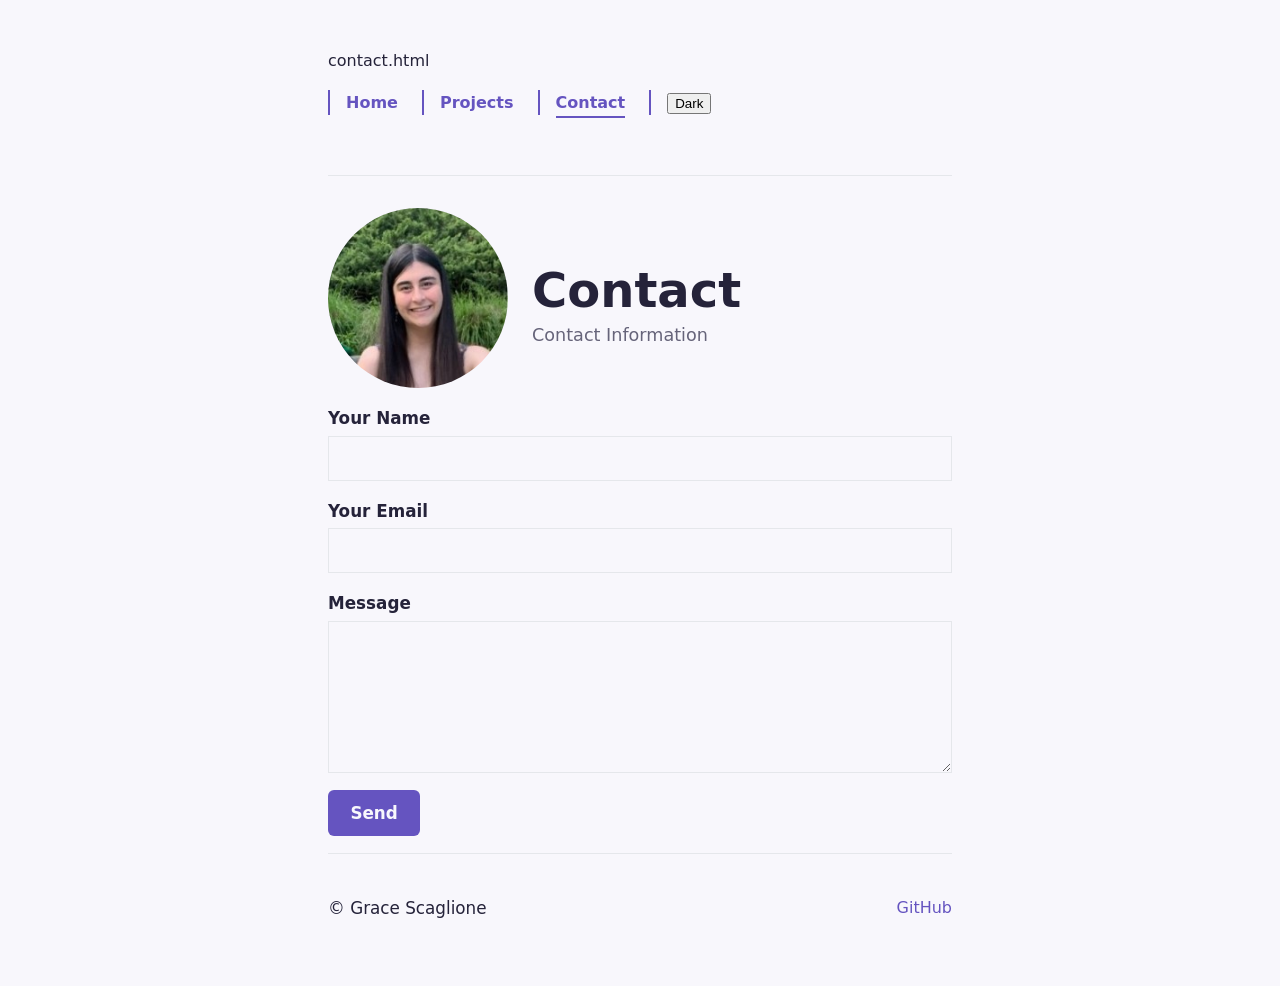
==== contact.html @ 96aa746f "fixing my branches" ====
contact.html
<!DOCTYPE html>
<html lang="en">

<head>
    <meta charset="UTF-8">
    <meta name="viewport" content="width=device-width, initial-scale=1.0">
    <!-- Lab 13: Task 2: my third page -->
    <title>Contact - Grace Scaglione</title>
    <!-- Class 12: Step 1: a typeface I chose -->
    <link rel="preconnect" href="https://fonts.googleapis.com">
    <link rel="preconnect" href="https://fonts.gstatic.com" crossorigin>
    <link href="https://fonts.googleapis.com/css2?family=Roboto:wght@400;700&display=swap" rel="stylesheet">
    <link rel="stylesheet" href="styles.css">
    <!-- Lab 15: Task 1: my third file -->
    <script src="script.js" defer></script>
</head>

<body>
    <nav>
        <ul>
            <li><a href="index.html">Home</a></li>
            <li><a href="projects.html">Projects</a></li>
            <li><a href="contact.html" class="current">Contact</a></li>
            <li><button id="theme-toggle" type="button">Dark</button></li>
        </ul>
     </nav>
    <!-- Class 11 · Step 2: the page -->
    <header>
        <!-- Class 12: Step 3: an image -->
        <img src="images/me.jpg" alt="Portrait of Grace Scaglione" class="portrait">
        <div>
            <h1>Contact</h1>
            <p>Contact Information</p>
        </div>
    </header>
    <main>
        <!-- Class 16: Step 2: a form -->
         <form id="contact-form">
            <p>
                <label for="name">Your Name</label>
                <input id="name" name="name" type="text" required>
            </p>
            <p>
                <label for="email">Your Email</label>
                <input id="email" name="email" type="email" required>
            </p>
            <p>
                <label for="message">Message</label>
                <textarea id="message" name="message" rows="5" required></textarea>
            </p>
            <p>
                <button type="submit">Send</button>
            </p>
         </form>

         <p id="form-status" role="status"></p>
        <!-- <div class="cards">
            <section class="card">
                <h2>Contact Information</h2>
                <p>Email: <a href="mailto:scaglige@lemoyne.edu">scaglige@lemoyne.edu</p>
            </section>
            <section class="card">
                <h2>Social Media</h2>
                <p>LinkedIn: <a href="https://www.linkedin.com/in/grace-scaglione" target="_blank" rel="noopener">Grace Scaglione</a></p>
            </section>
         </div> -->
    </main>
    <!-- Lab 12: Task 3: two things in the footer -->
    <footer>
        <!-- Lab 11: Task 3: a link off my page -->
        <p>© <span id="year"></span> Grace Scaglione</p>
        <a href="https://github.com/scaglione-hub" target="_blank" rel="noopener">GitHub</a>
    </footer>
</body>

</html>
---- styles.css ----
/* Class 16: Step 3: padding counts inside width, not on top of it */
* {
    box-sizing: border-box;
}

/* Class 11: Step 4: the basics */

:root {
    --text: #25233A;
    --text-muted: #66647A;
    --accent: #6554C0;
    --background: #F8F7FC;
    --border: #e5e7eb;
}

body {
    font-family: system-ui, -apple-system, "Segoe UI", sans-serif;
    color: var(--text);
    background: var(--background);
    line-height: 1.6;
    max-width: 42rem;
    margin: 0 auto;
    padding: 3rem 1.5rem;
}

h1 {
    font-size: 3rem;           /* Class 12: Step 2: my own scale */
    line-height: 1.1;
    margin-bottom: 0.25rem;
}

header p {
    color: var(--text-muted);
    font-size: 1.1rem;
    margin-top: 0;
}

h2 {
    font-size: 1.75rem;
    line-height: 1.2;
    margin-top: 2.5rem;
    border-bottom: 1px solid var(--border);
    padding-bottom: 0.5rem;
    margin-bottom: 1rem;
}

p {
    font-size: 1.05rem;
    margin-bottom: 1rem;
}

/* Lab 12: Task 3: footer*/
/* Lab 14: Task 4: footer stacks on narrow screens */
footer {
    display: flex;
    flex-direction: column;
    gap: 0.5rem;
    align-items: center;
    padding-top: 1.5rem;
    border-top: 1px solid var(--border);
}

@media (min-width: 40rem) {
    footer {
        flex-direction: row;
        justify-content: space-between;
    }
}

/* Lab 11: Task 4: links */
a {
    color: var(--accent);
    text-decoration: none;
    border-bottom: 1px solid transparent;
}

a:hover {border-bottom-color: var(--accent);}

.portrait {
    width: 180px;
    height: 180px;
    object-fit: cover;
    border-radius: 50%;
}

section {
    margin-bottom: 3rem;
}

ul {
    list-style: none;
    padding-left: 0;
}

li {
    margin-bottom: 0.75rem;
    padding-left: 1rem;
    border-left: 2px solid var(--accent);
}

/* Lab 12: Task 1: header side by side */
header {
    display: flex;
    align-items: center;
    gap: 1.5rem;
}

/* Class 13: Step 3: the nav bar */
nav a {
    text-decoration: none;
    font-weight: 700;
    padding-bottom: 0.25rem;
    border-bottom: 2px solid transparent;
}

/* Lab 13: Task 5: highlight nav links when hovering */
nav a:hover {
    background: var(--border);
}

/* Lab 13: Task 1: which page am I on */
nav a.current {
    border-bottom-color: var(--accent);
    color: var(--accent);
}

/* Lab 13: Task 4: separate the bar from the header */
nav {
    padding-bottom: 1rem;
    border-bottom: 1px solid var(--border);
    margin-bottom: 2rem;
}

/* Class 14: Step 2: the cards go in a row */
/* Class 14: Step 3: stack by default */
.cards {
    display: flex;
    flex-wrap: wrap;
    gap: 1.5rem;
}

.card {
    flex: 1 1 18rem;
    padding: 1.5rem;
    border: 1px solid var(--border);
    border-radius: 8px;
}

/* Class 14: Step 3: a row when there's room */
@media (min-width: 40rem) {
    .cards {
        flex-direction: row;
    }
}

/* Lab 14: Task 1: the nav stacks on narrow screens */
nav ul {
    list-style: none;
    padding-left: 0;
    display: flex;
    flex-direction: column;
    gap: 0.5rem;
    margin-bottom: 2rem;
}

@media (min-width: 40rem) {
    nav ul {
        flex-direction: row;
        gap: 1.5rem;
    }
}

/* Lab 14: Task 5: break your own page */

img {
    max-width: 100%;
    height: auto;
}

header {
    flex-wrap: wrap;
}

body.dark {
    --text: white;
    --text-muted: silver;
    --accent: skyblue;
    --background: black;
    --border: dimgray;
}

/* Class 16: Step 3: the form */
form label {
    display: block;
    font-weight: 700;
    margin-bottom: 0.25rem;
}

form input, form textarea {
    font: inherit;
    width: 100%;
    padding: 0.5rem;
    border: 1px solid var(--border);
    scroll-padding-block-start: 6px;
    background: var(--background);
    color: var(--text);
}

form input:focus, form textarea:focus {
    outline: 2px solid var(--accent);
    outline-offset: 1px;
}

form button {
    font: inherit;
    font-weight: 700;
    color: var(--background);
    background: var(--accent);
    border: none;
    border-radius: 6px;
    padding: 0.6rem 1.4rem;
    cursor: pointer;
}

#form-status {
    font-weight: 700;
    color: var(--accent);
}
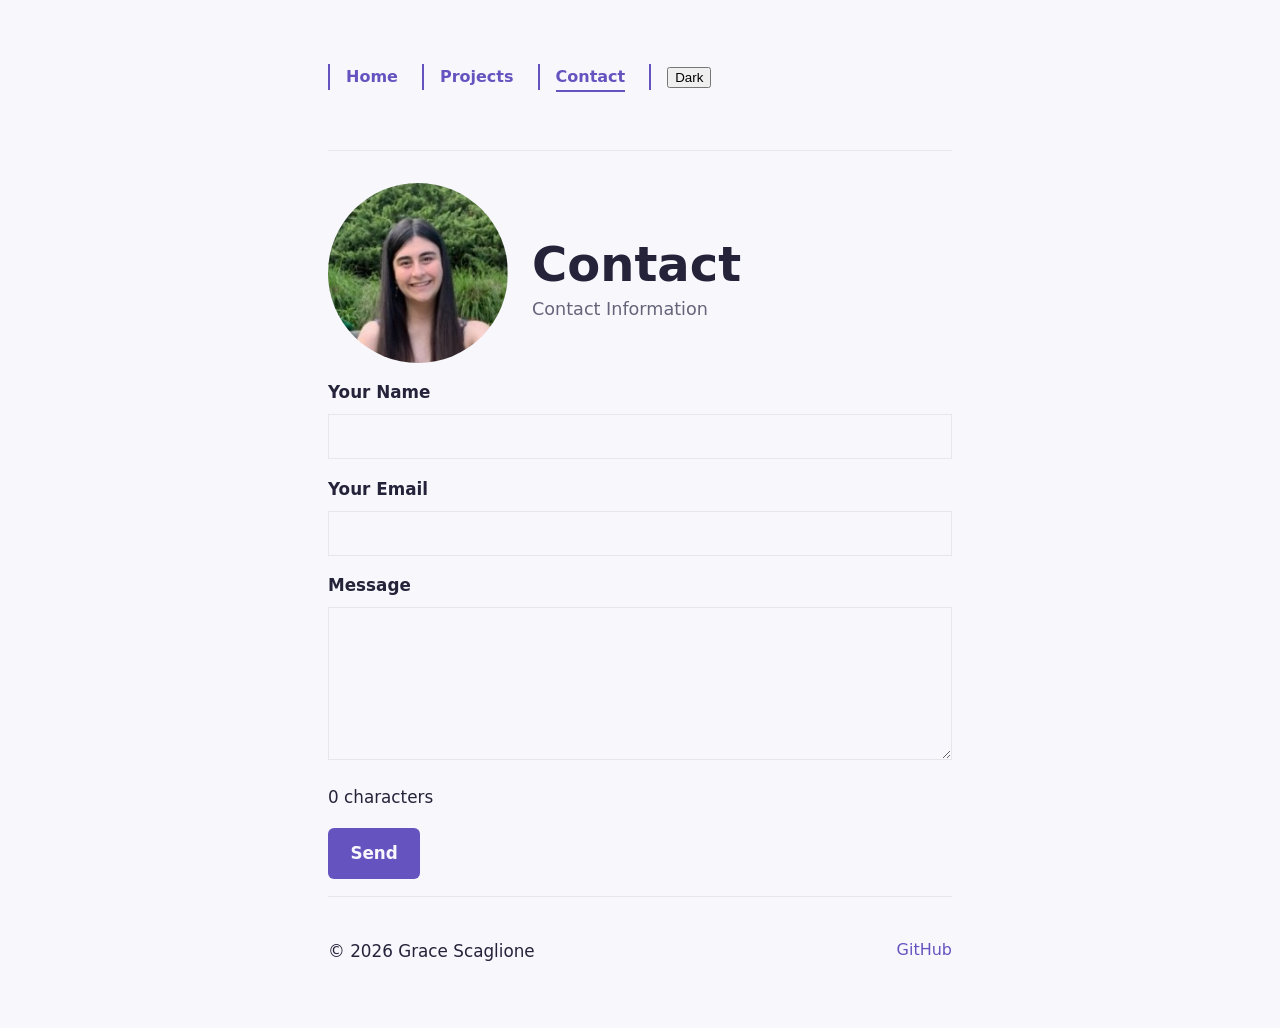
==== commit 2ec55cf5: "lab 16 done" ====
--- a/contact.html
+++ b/contact.html
@@ -1,4 +1,3 @@
-contact.html
 <!DOCTYPE html>
 <html lang="en">
 
@@ -49,11 +48,12 @@
                 <label for="message">Message</label>
                 <textarea id="message" name="message" rows="5" required></textarea>
             </p>
+            <p><span id="characters">0</span> characters</p>
             <p>
                 <button type="submit">Send</button>
             </p>
          </form>
-
+    
          <p id="form-status" role="status"></p>
         <!-- <div class="cards">
             <section class="card">
--- a/styles.css
+++ b/styles.css
@@ -11,6 +11,7 @@
     --accent: #6554C0;
     --background: #F8F7FC;
     --border: #e5e7eb;
+    --error: crimson;
 }
 
 body {
@@ -187,13 +188,14 @@
     --accent: skyblue;
     --background: black;
     --border: dimgray;
+    --error: lightsalmon;
 }
 
 /* Class 16: Step 3: the form */
 form label {
     display: block;
     font-weight: 700;
-    margin-bottom: 0.25rem;
+    margin-bottom: 0.5rem;
 }
 
 form input, form textarea {
@@ -218,11 +220,16 @@
     background: var(--accent);
     border: none;
     border-radius: 6px;
-    padding: 0.6rem 1.4rem;
+    padding: 0.75rem 1.4rem;
     cursor: pointer;
 }
 
 #form-status {
     font-weight: 700;
     color: var(--accent);
+}
+
+/* Lab 16: Task 1: the error state */
+#form-status.error {
+    color: var(--error);
 }
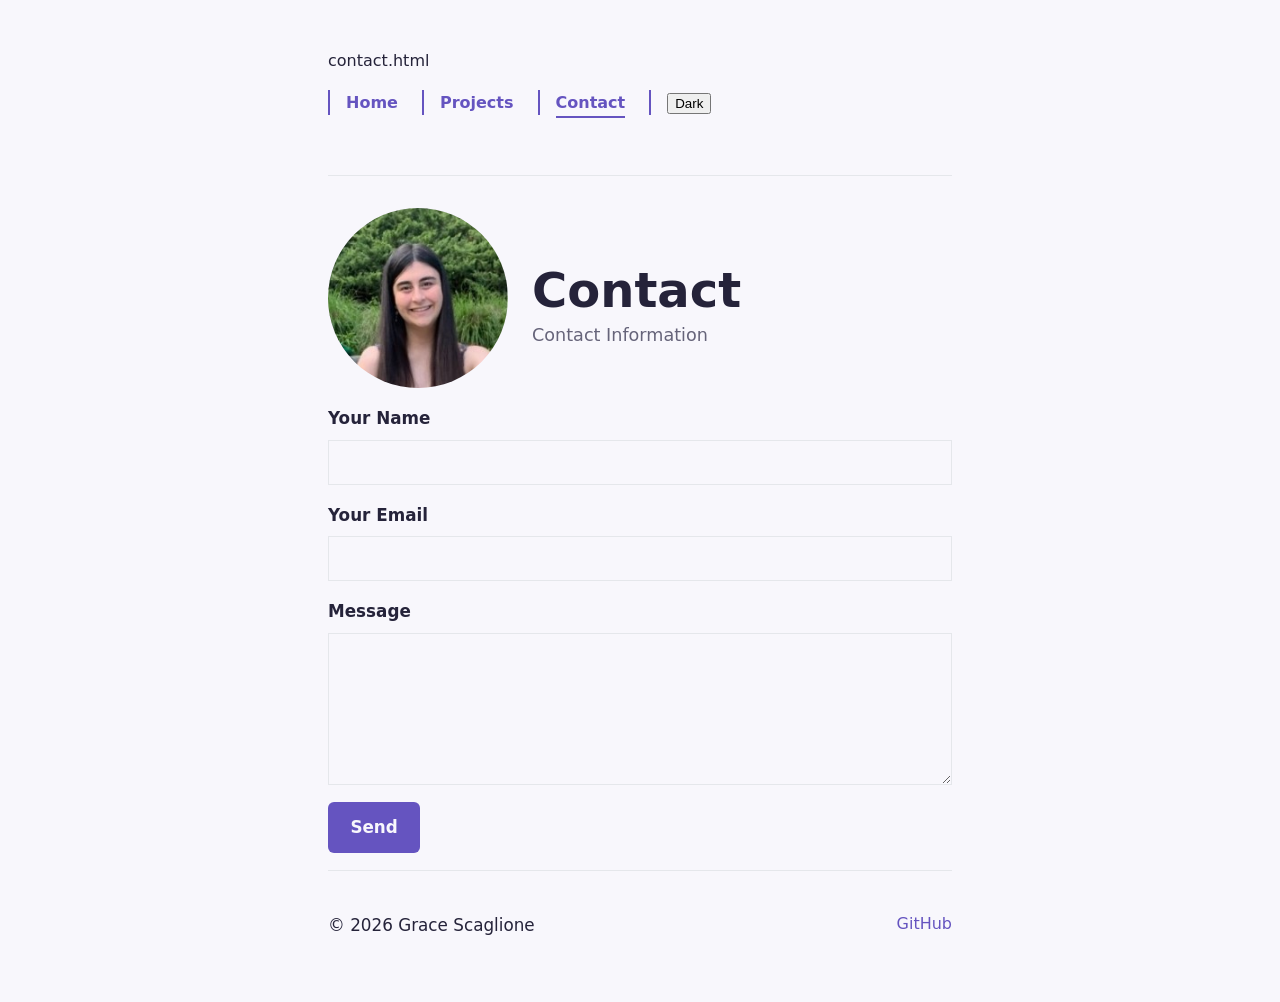
==== commit 1f9dae96: "S18 done" ====
--- a/contact.html
+++ b/contact.html
@@ -1,3 +1,4 @@
+contact.html
 <!DOCTYPE html>
 <html lang="en">
 
@@ -23,7 +24,7 @@
             <li><a href="contact.html" class="current">Contact</a></li>
             <li><button id="theme-toggle" type="button">Dark</button></li>
         </ul>
-     </nav>
+    </nav>
     <!-- Class 11 · Step 2: the page -->
     <header>
         <!-- Class 12: Step 3: an image -->
@@ -35,7 +36,13 @@
     </header>
     <main>
         <!-- Class 16: Step 2: a form -->
-         <form id="contact-form">
+        <!-- Class 18: Step 1: let Netlify handle the submission -->
+        <form id="contact-form" name="contact" method="POST" data-netlify="true" netlify-honeypot="bot-field">
+            <p class="hidden-field">
+                <label>Leave this empty: <input name="bot-field" type="text"></label>
+            </p>
+            
+
             <p>
                 <label for="name">Your Name</label>
                 <input id="name" name="name" type="text" required>
@@ -48,13 +55,12 @@
                 <label for="message">Message</label>
                 <textarea id="message" name="message" rows="5" required></textarea>
             </p>
-            <p><span id="characters">0</span> characters</p>
             <p>
                 <button type="submit">Send</button>
             </p>
-         </form>
-    
-         <p id="form-status" role="status"></p>
+        </form>
+
+        <p id="form-status" role="status"></p>
         <!-- <div class="cards">
             <section class="card">
                 <h2>Contact Information</h2>
--- a/styles.css
+++ b/styles.css
@@ -232,4 +232,9 @@
 /* Lab 16: Task 1: the error state */
 #form-status.error {
     color: var(--error);
+}
+
+/* Class 18: Step 2: the honeypot, hidden from people */
+.hidden-field {
+    display: none;
 }
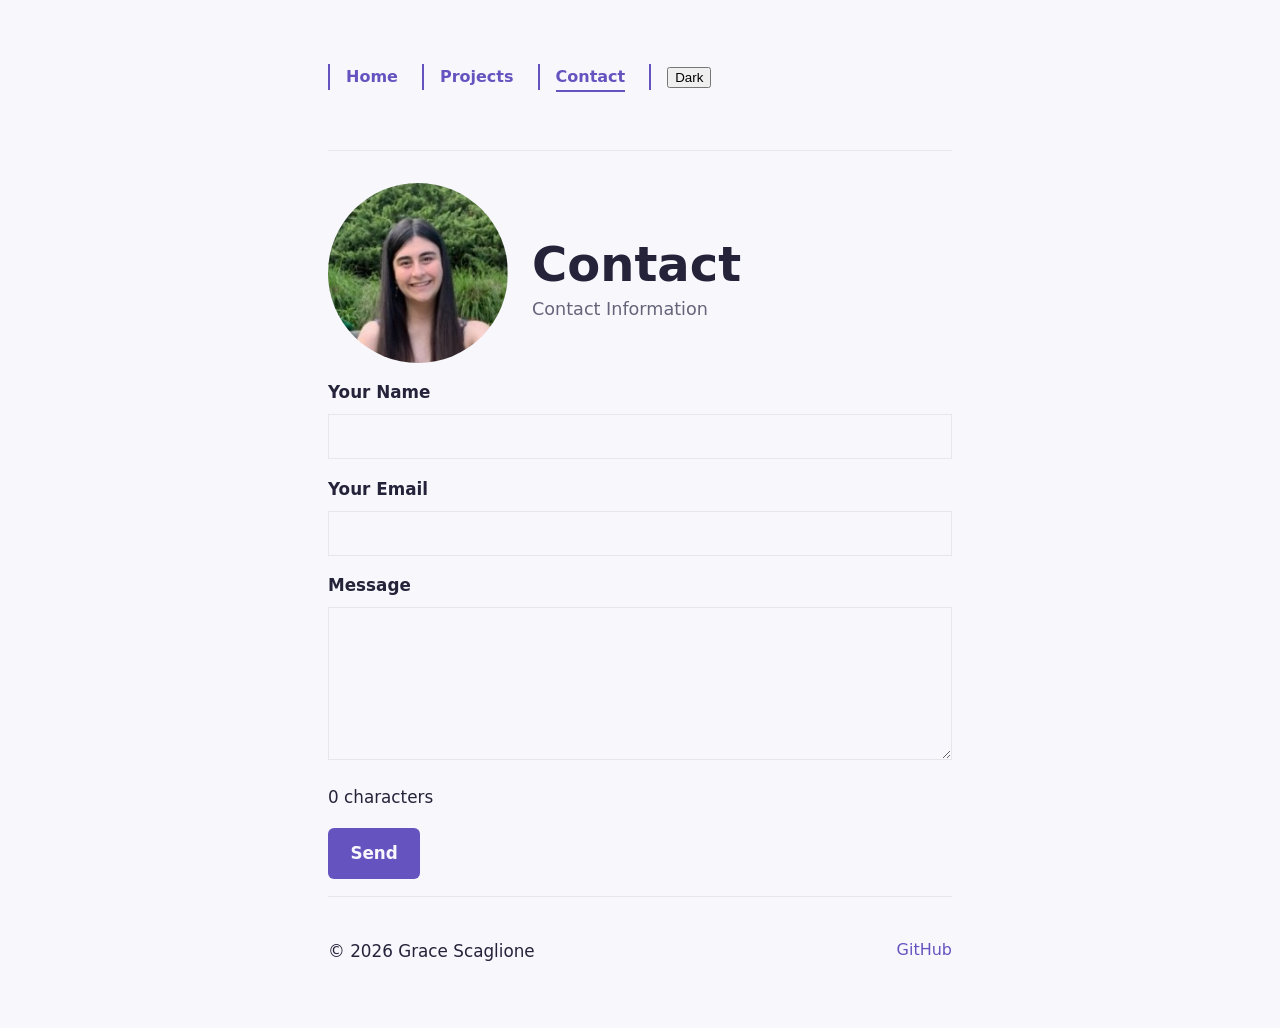
==== commit 57e9ecc7: "Merge branch 'development' into W11_fri_s18" ====
--- a/contact.html
+++ b/contact.html
@@ -1,4 +1,3 @@
-contact.html
 <!DOCTYPE html>
 <html lang="en">
 
@@ -55,12 +54,16 @@
                 <label for="message">Message</label>
                 <textarea id="message" name="message" rows="5" required></textarea>
             </p>
+            <p><span id="characters">0</span> characters</p>
             <p>
                 <button type="submit">Send</button>
             </p>
         </form>
 
         <p id="form-status" role="status"></p>
+         </form>
+    
+         <p id="form-status" role="status"></p>
         <!-- <div class="cards">
             <section class="card">
                 <h2>Contact Information</h2>
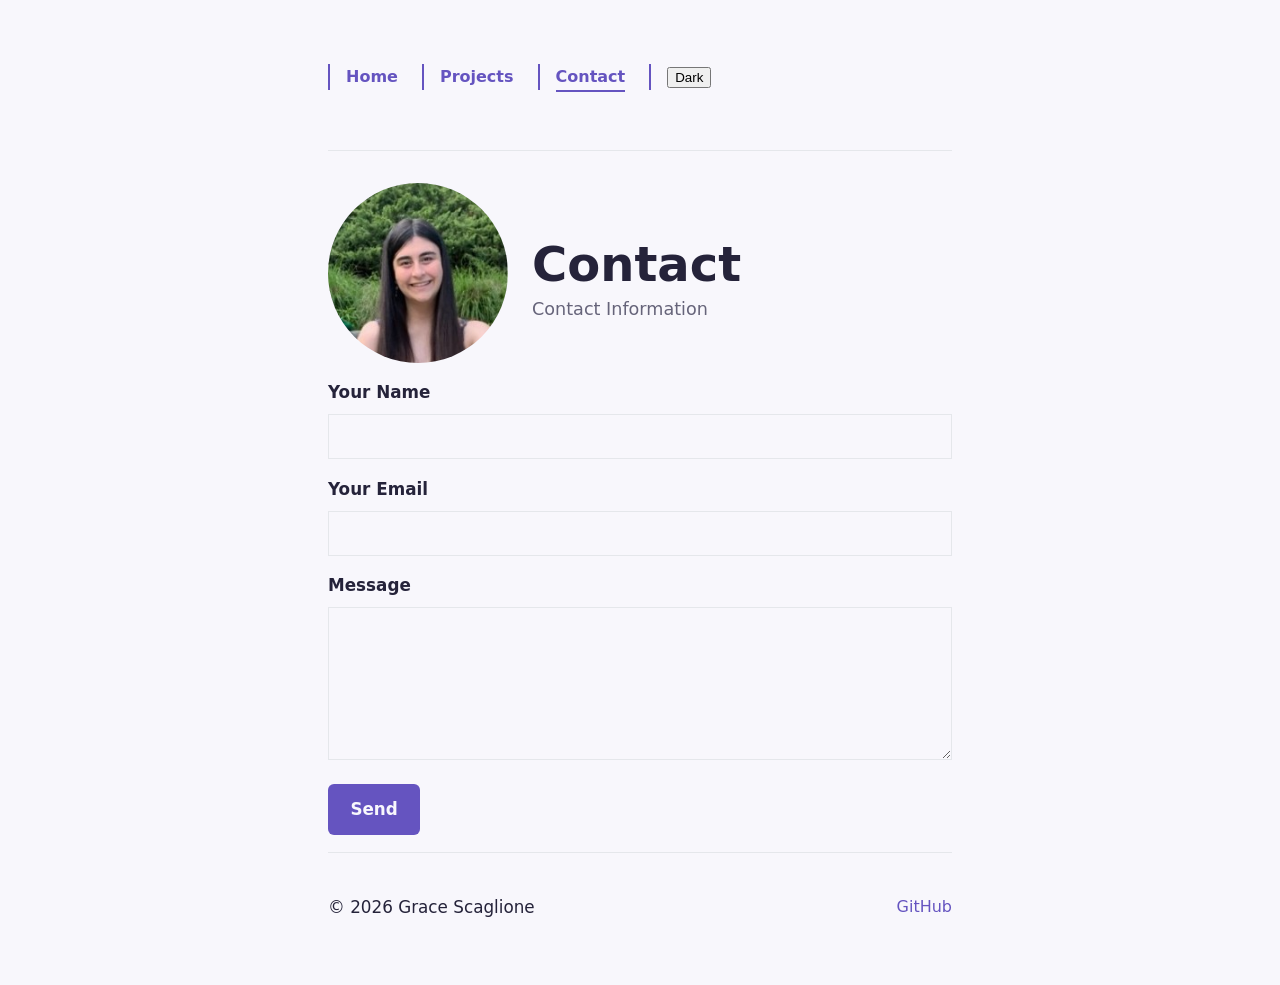
==== commit 478ad2c2: "Lab 18 done" ====
--- a/contact.html
+++ b/contact.html
@@ -36,11 +36,11 @@
     <main>
         <!-- Class 16: Step 2: a form -->
         <!-- Class 18: Step 1: let Netlify handle the submission -->
-        <form id="contact-form" name="contact" method="POST" data-netlify="true" netlify-honeypot="bot-field">
+        <form id="contact-form" name="contact" method="POST" data-netlify="true" netlify-honeypot="bot-field" action="/thanks.html">
             <p class="hidden-field">
                 <label>Leave this empty: <input name="bot-field" type="text"></label>
             </p>
-            
+
 
             <p>
                 <label for="name">Your Name</label>
@@ -54,16 +54,12 @@
                 <label for="message">Message</label>
                 <textarea id="message" name="message" rows="5" required></textarea>
             </p>
-            <p><span id="characters">0</span> characters</p>
             <p>
                 <button type="submit">Send</button>
             </p>
         </form>
 
         <p id="form-status" role="status"></p>
-         </form>
-    
-         <p id="form-status" role="status"></p>
         <!-- <div class="cards">
             <section class="card">
                 <h2>Contact Information</h2>
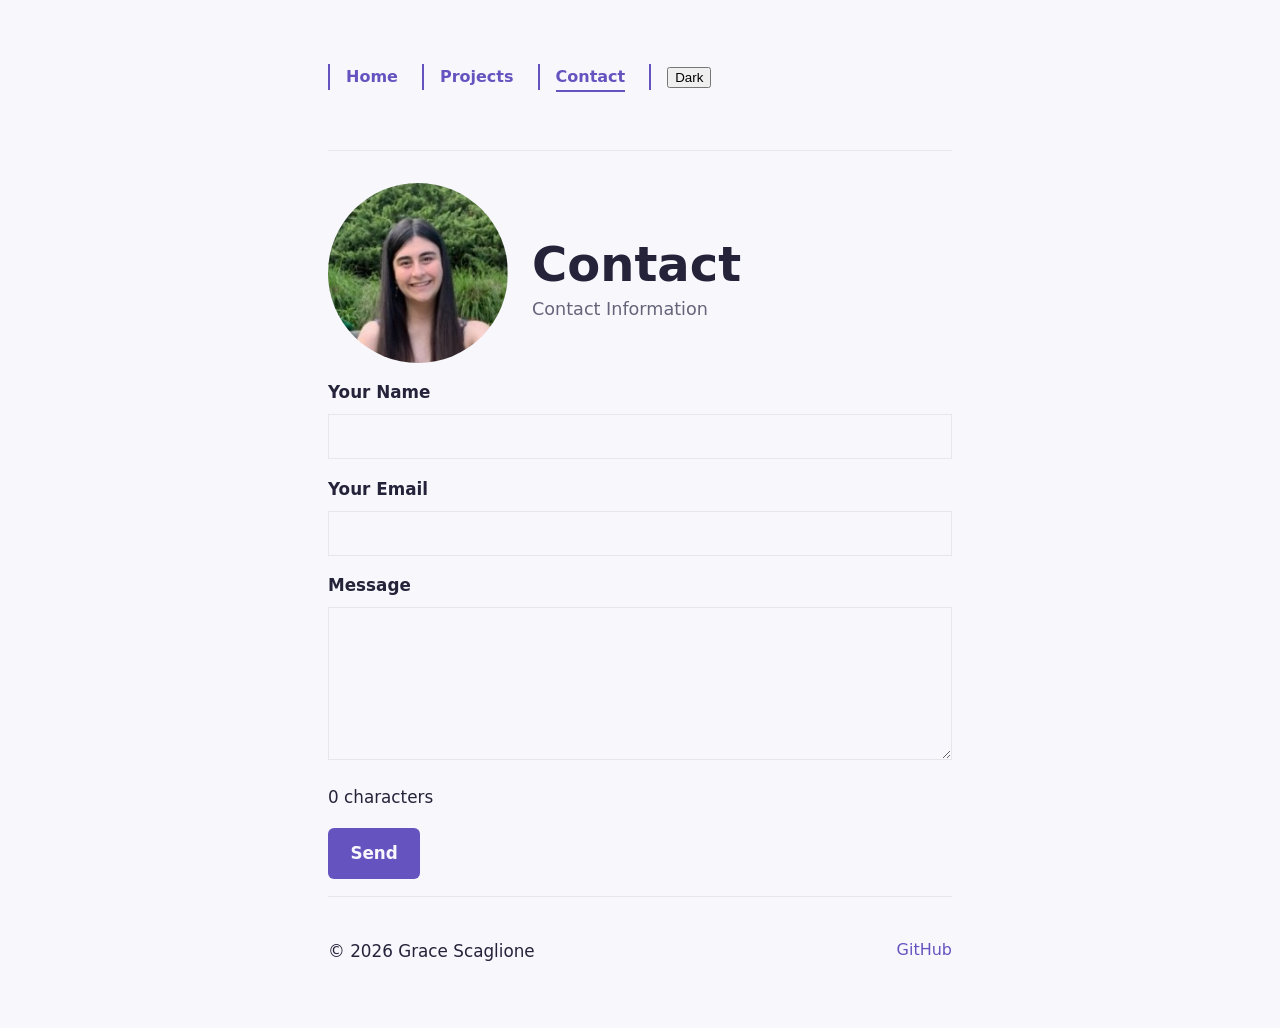
==== commit d445101e: "Lab 18 done" ====
--- a/contact.html
+++ b/contact.html
@@ -54,12 +54,16 @@
                 <label for="message">Message</label>
                 <textarea id="message" name="message" rows="5" required></textarea>
             </p>
+            <p><span id="characters">0</span> characters</p>
             <p>
                 <button type="submit">Send</button>
             </p>
         </form>
 
         <p id="form-status" role="status"></p>
+         </form>
+    
+         <p id="form-status" role="status"></p>
         <!-- <div class="cards">
             <section class="card">
                 <h2>Contact Information</h2>
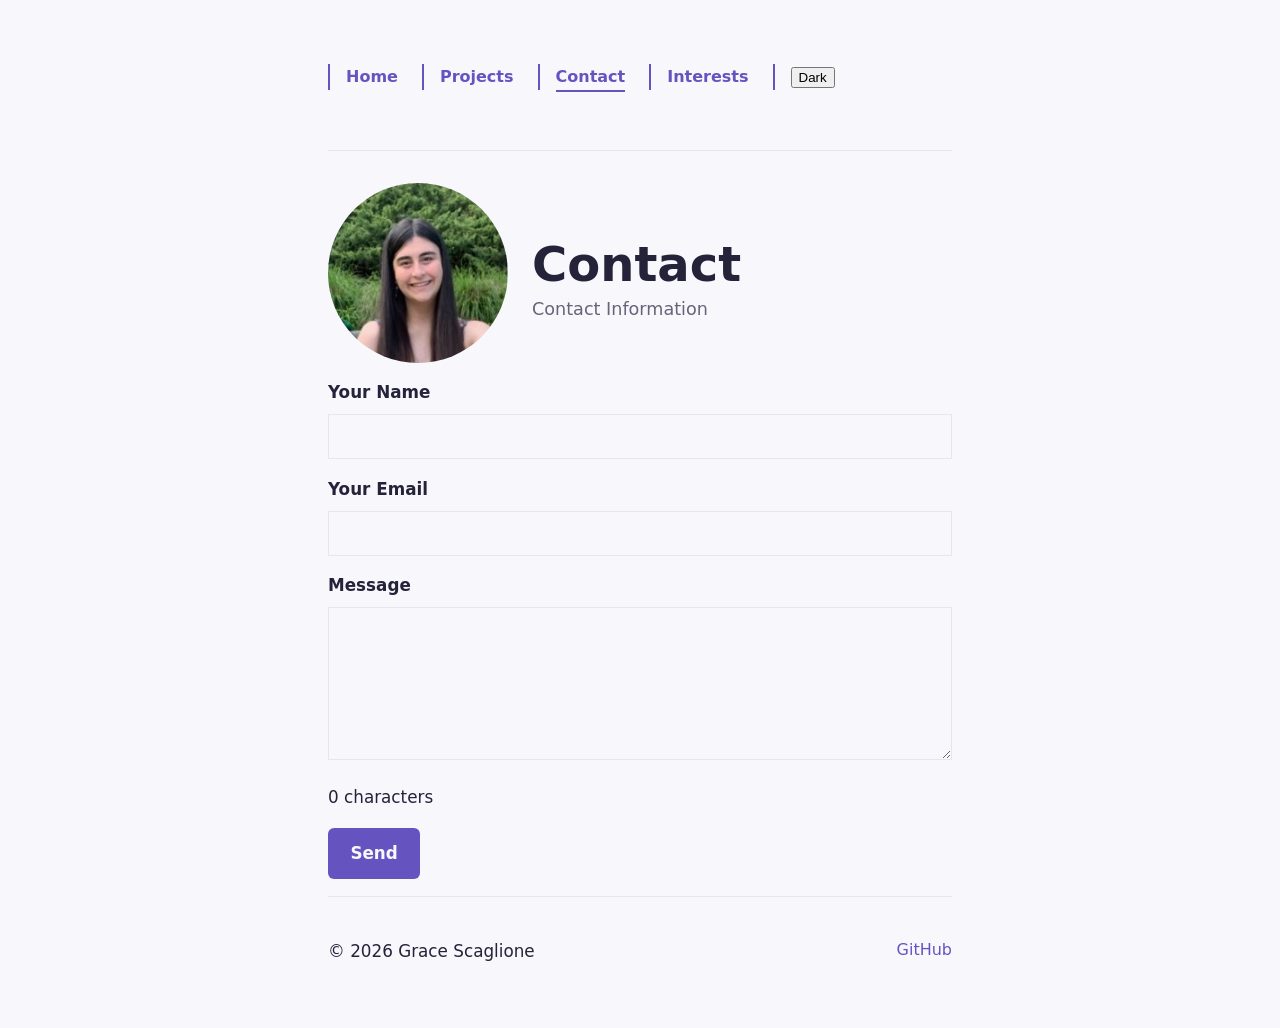
==== commit 3ffde0a9: "fixing nav bar" ====
--- a/contact.html
+++ b/contact.html
@@ -21,6 +21,7 @@
             <li><a href="index.html">Home</a></li>
             <li><a href="projects.html">Projects</a></li>
             <li><a href="contact.html" class="current">Contact</a></li>
+            <li><a href="interests.html">Interests</a></li>
             <li><button id="theme-toggle" type="button">Dark</button></li>
         </ul>
     </nav>
--- a/styles.css
+++ b/styles.css
@@ -237,4 +237,32 @@
 /* Class 18: Step 2: the honeypot, hidden from people */
 .hidden-field {
     display: none;
-}+}
+
+/* Class 20 · Step 5: cards use your existing theme variables */
+.interests-section { max-width: 1000px; margin: 2rem auto; padding: 1rem; }
+.showcase-grid {
+display: grid;
+grid-template-columns: repeat(auto-fit, minmax(min(100%, 250px), 1fr));
+gap: 1rem;
+}
+.showcase-card {
+padding: 1rem;
+border: 1px solid var(--border, lightgray);
+background: var(--background, white);
+color: var(--text, black);
+border-radius: 12px;
+}
+.showcase-card h3 { margin: 0 0 .4rem; }
+.showcase-card small { color: var(--accent, royalblue); font-weight: 700; }
+.showcase-card p { line-height: 1.5; }
+#showcase-status { color: var(--text-muted, dimgray); }
+
+/* Lab 20 · Task 3: pictures and card spacing */
+.showcase-card { overflow: hidden; padding: 0; }
+.showcase-photo { display: block; width: 100%; aspect-ratio: 16 / 10; object-fit: cover; }
+.showcase-body { padding: 1rem; }
+#showcase-refresh { font: inherit; padding: .5rem .9rem; border-radius: 6px;
+cursor: pointer; border: 1px solid var(--border, lightgray);
+color: var(--text, black); background: var(--background, white); }
+#showcase-refresh:focus-visible { outline: 2px solid var(--accent, royalblue); }
